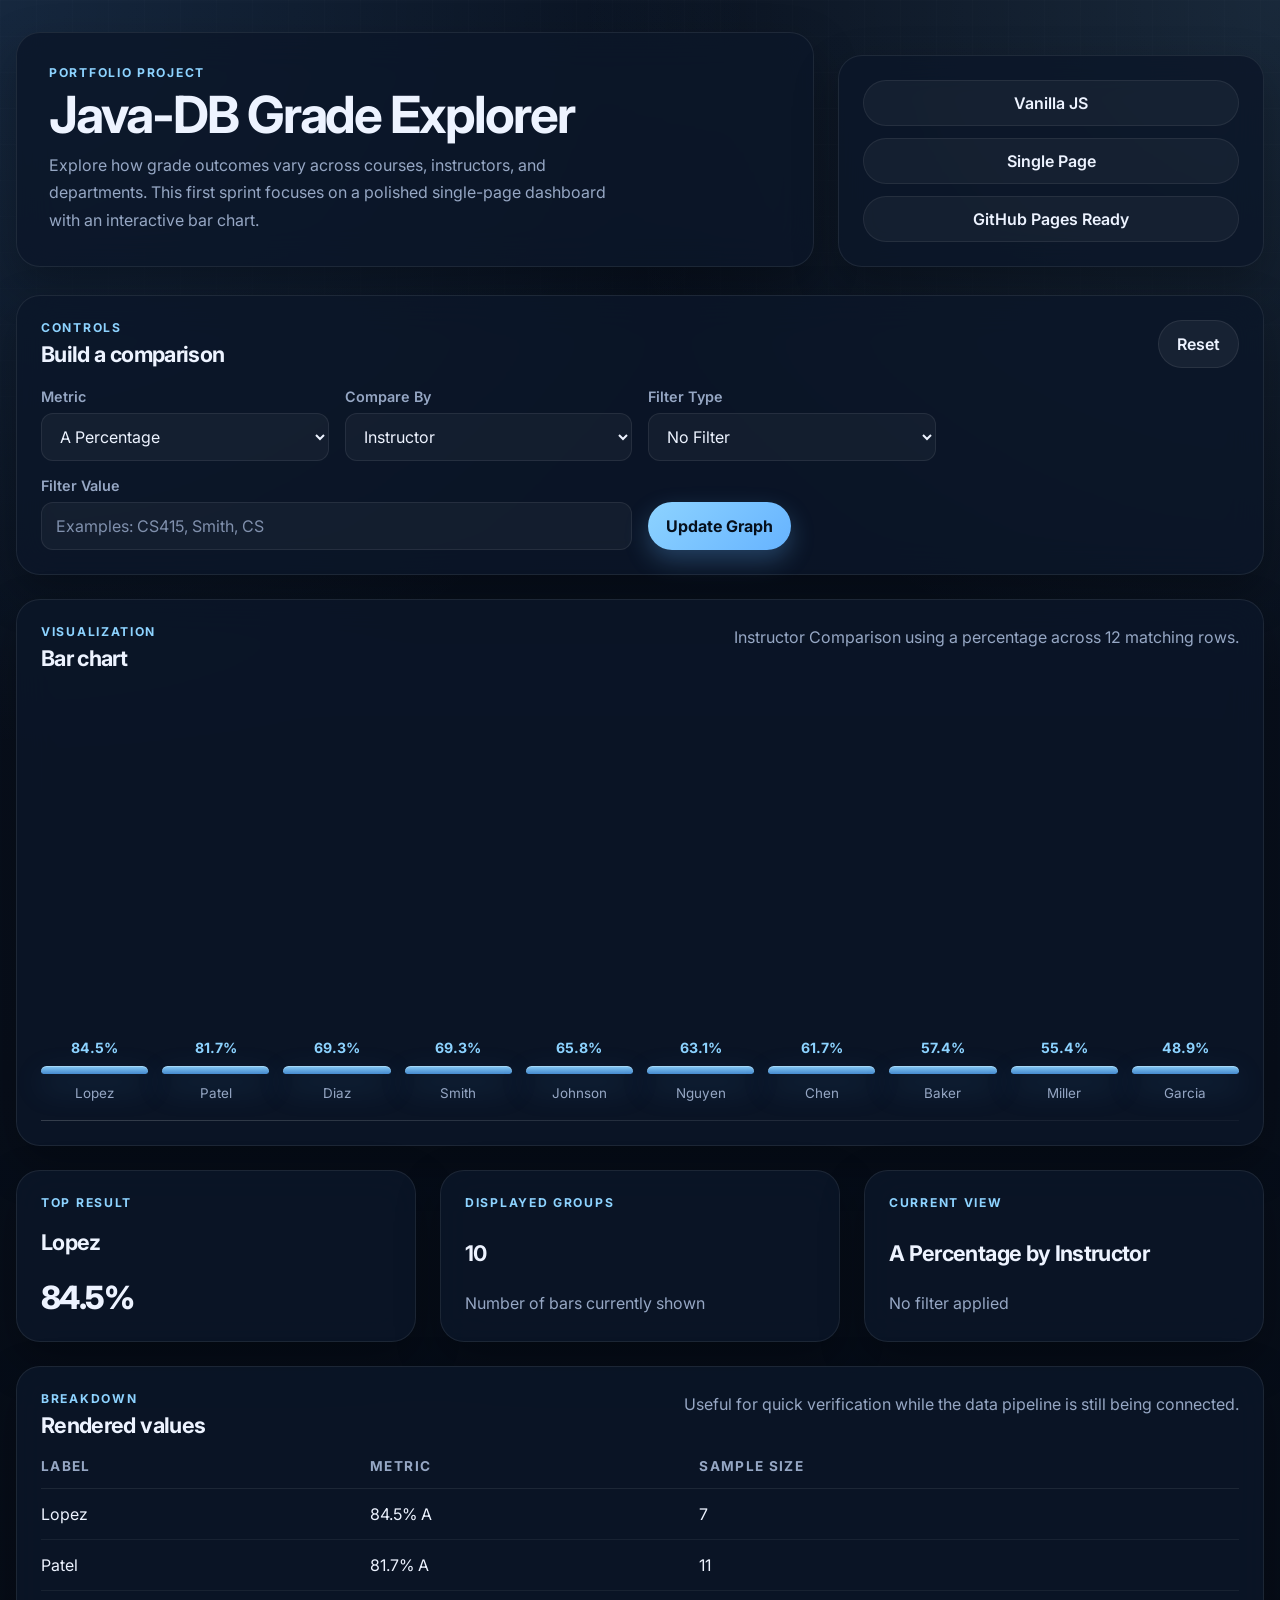
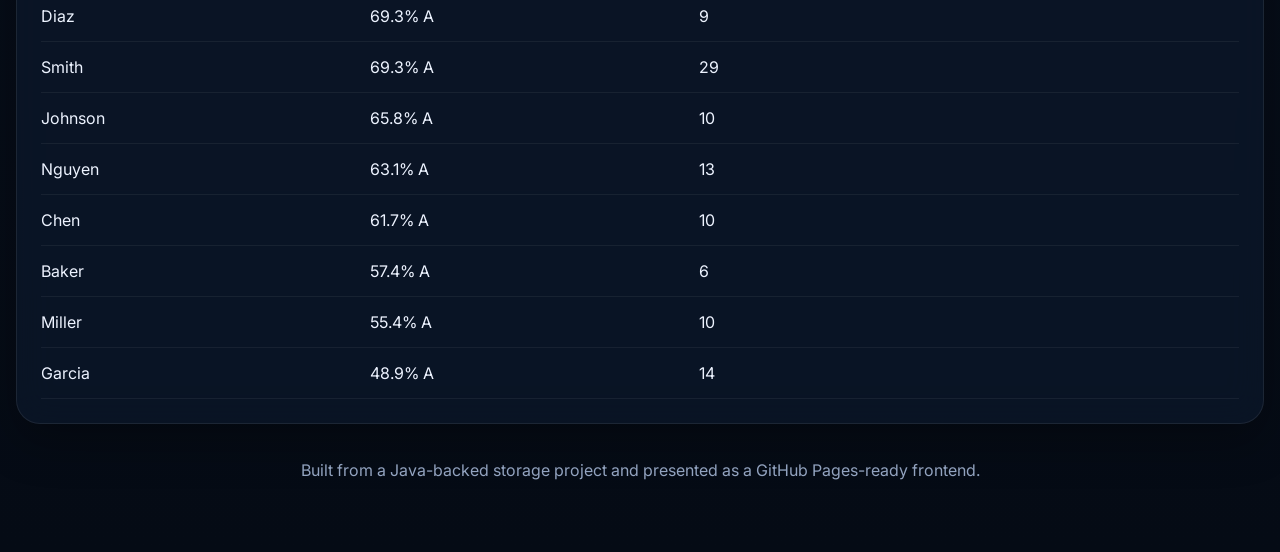
==== java-db/docs/index.html @ e5c60c23 "Started the Java Script website. Added framework including index.html, styles.css, and app.js" ====
<!DOCTYPE html>
<html lang="en">
<head>
    <meta charset="UTF-8">
    <meta name="viewport" content="width=device-width, initial-scale=1.0">
    <meta name="description" content="Interactive grade distribution dashboard for exploring A and F percentages by course, instructor, and department.">
    <title>Java-DB Grade Explorer</title>
    <link rel="preconnect" href="https://fonts.googleapis.com">
    <link rel="preconnect" href="https://fonts.gstatic.com" crossorigin>
    <link href="https://fonts.googleapis.com/css2?family=Inter:wght@400;500;600;700;800&display=swap" rel="stylesheet">
    <link rel="stylesheet" href="./css/styles.css">
</head>
<body>
    <div class="page-shell">
        <header class="hero">
            <div class="hero__content">
                <p class="eyebrow">Portfolio Project</p>
                <h1>Java-DB Grade Explorer</h1>
                <p class="hero__subtitle">
                    Explore how grade outcomes vary across courses, instructors, and departments.
                    This first sprint focuses on a polished single-page dashboard with an interactive bar chart.
                </p>
            </div>
            <div class="hero__badge">
                <span>Vanilla JS</span>
                <span>Single Page</span>
                <span>GitHub Pages Ready</span>
            </div>
        </header>

        <main class="dashboard" aria-label="Grade explorer dashboard">
            <section class="panel controls-panel" aria-labelledby="controls-title">
                <div class="panel__header">
                    <div>
                        <p class="section-label">Controls</p>
                        <h2 id="controls-title">Build a comparison</h2>
                    </div>
                    <button id="reset-button" class="button button--ghost" type="button">Reset</button>
                </div>

                <form id="controls-form" class="controls-grid">
                    <label class="field">
                        <span class="field__label">Metric</span>
                        <select id="metric-select" name="metric">
                            <option value="A">A Percentage</option>
                            <option value="F">F Percentage</option>
                        </select>
                    </label>

                    <label class="field">
                        <span class="field__label">Compare By</span>
                        <select id="group-select" name="groupBy">
                            <option value="instructor">Instructor</option>
                            <option value="course">Course</option>
                            <option value="department">Department</option>
                        </select>
                    </label>

                    <label class="field">
                        <span class="field__label">Filter Type</span>
                        <select id="filter-type-select" name="filterType">
                            <option value="none">No Filter</option>
                            <option value="course">Course</option>
                            <option value="instructor">Instructor</option>
                            <option value="department">Department</option>
                        </select>
                    </label>

                    <label class="field field--wide">
                        <span class="field__label">Filter Value</span>
                        <input
                            id="filter-input"
                            name="filterValue"
                            type="text"
                            placeholder="Examples: CS415, Smith, CS"
                            autocomplete="off"
                        >
                    </label>

                    <div class="actions">
                        <button id="render-button" class="button button--primary" type="submit">Update Graph</button>
                    </div>
                </form>
            </section>

            <section class="panel chart-panel" aria-labelledby="chart-title">
                <div class="panel__header panel__header--stacked">
                    <div>
                        <p class="section-label">Visualization</p>
                        <h2 id="chart-title">Bar chart</h2>
                    </div>
                    <p id="chart-description" class="muted-text">
                        Showing demo data for the current sprint shell.
                    </p>
                </div>

                <div id="chart-empty-state" class="empty-state" hidden>
                    <h3>No data matched this selection.</h3>
                    <p>Try changing the filter or using a broader comparison.</p>
                </div>

                <div id="chart-container" class="chart-container" role="img" aria-label="Bar chart of selected grade metric by category">
                    <div id="chart-bars" class="chart-bars"></div>
                    <div id="chart-axis" class="chart-axis" aria-hidden="true"></div>
                </div>
            </section>

            <section class="summary-grid" aria-label="Summary cards">
                <article class="panel stat-card">
                    <p class="section-label">Top Result</p>
                    <h2 id="top-group-label">—</h2>
                    <p id="top-group-value" class="stat-value">—</p>
                </article>

                <article class="panel stat-card">
                    <p class="section-label">Displayed Groups</p>
                    <h2 id="group-count">0</h2>
                    <p class="muted-text">Number of bars currently shown</p>
                </article>

                <article class="panel stat-card">
                    <p class="section-label">Current View</p>
                    <h2 id="current-view">—</h2>
                    <p id="current-filter" class="muted-text">No filter applied</p>
                </article>
            </section>

            <section class="panel table-panel" aria-labelledby="table-title">
                <div class="panel__header panel__header--stacked">
                    <div>
                        <p class="section-label">Breakdown</p>
                        <h2 id="table-title">Rendered values</h2>
                    </div>
                    <p class="muted-text">Useful for quick verification while the data pipeline is still being connected.</p>
                </div>

                <div class="table-wrap">
                    <table>
                        <thead>
                            <tr>
                                <th scope="col">Label</th>
                                <th scope="col">Metric</th>
                                <th scope="col">Sample Size</th>
                            </tr>
                        </thead>
                        <tbody id="results-body"></tbody>
                    </table>
                </div>
            </section>
        </main>

        <footer class="site-footer">
            <p>Built from a Java-backed storage project and presented as a GitHub Pages-ready frontend.</p>
        </footer>
    </div>

    <script src="./js/app.js" defer></script>
</body>
</html>
---- java-db/docs/css/styles.css ----
/* This file was created with AI because I had no idea how to do this */

:root {
    --bg: #081120;
    --bg-accent: #101b31;
    --panel: rgba(12, 22, 41, 0.82);
    --panel-border: rgba(255, 255, 255, 0.08);
    --text: #edf3ff;
    --muted: #96a7c4;
    --accent: #66b3ff;
    --accent-strong: #8dd3ff;
    --accent-soft: rgba(102, 179, 255, 0.18);
    --success-soft: rgba(78, 201, 176, 0.18);
    --shadow: 0 18px 45px rgba(0, 0, 0, 0.28);
    --radius-lg: 24px;
    --radius-md: 16px;
    --radius-sm: 12px;
    --content-width: 1280px;
}

* {
    box-sizing: border-box;
}

html {
    scroll-behavior: smooth;
}

body {
    margin: 0;
    min-height: 100vh;
    font-family: "Inter", sans-serif;
    color: var(--text);
    background:
        radial-gradient(circle at top left, rgba(102, 179, 255, 0.14), transparent 30%),
        radial-gradient(circle at top right, rgba(141, 211, 255, 0.12), transparent 28%),
        linear-gradient(180deg, #09111f 0%, #050b15 100%);
}

body::before {
    content: "";
    position: fixed;
    inset: 0;
    background-image: linear-gradient(rgba(255, 255, 255, 0.03) 1px, transparent 1px),
        linear-gradient(90deg, rgba(255, 255, 255, 0.03) 1px, transparent 1px);
    background-size: 36px 36px;
    mask-image: linear-gradient(180deg, rgba(255, 255, 255, 0.4), transparent 85%);
    pointer-events: none;
}

.page-shell {
    position: relative;
    z-index: 1;
    width: min(calc(100% - 32px), var(--content-width));
    margin: 0 auto;
    padding: 32px 0 56px;
}

.hero {
    display: grid;
    grid-template-columns: minmax(0, 1.5fr) minmax(260px, 0.8fr);
    gap: 24px;
    align-items: end;
    margin-bottom: 28px;
}

.hero__content,
.hero__badge,
.panel {
    background: var(--panel);
    border: 1px solid var(--panel-border);
    border-radius: var(--radius-lg);
    backdrop-filter: blur(18px);
    box-shadow: var(--shadow);
}

.hero__content {
    padding: 32px;
}

.hero__content h1 {
    margin: 8px 0 12px;
    font-size: clamp(2.4rem, 4vw, 4.1rem);
    line-height: 1.02;
    letter-spacing: -0.04em;
}

.hero__subtitle {
    max-width: 58ch;
    margin: 0;
    color: var(--muted);
    font-size: 1rem;
    line-height: 1.7;
}

.hero__badge {
    display: flex;
    flex-direction: column;
    gap: 12px;
    padding: 24px;
    justify-content: center;
}

.hero__badge span {
    display: inline-flex;
    align-items: center;
    justify-content: center;
    padding: 12px 14px;
    border-radius: 999px;
    font-weight: 600;
    background: rgba(255, 255, 255, 0.04);
    border: 1px solid rgba(255, 255, 255, 0.07);
}

.eyebrow,
.section-label {
    margin: 0;
    color: var(--accent-strong);
    text-transform: uppercase;
    letter-spacing: 0.14em;
    font-size: 0.76rem;
    font-weight: 700;
}

.dashboard {
    display: grid;
    gap: 24px;
}

.panel {
    padding: 24px;
}

.panel__header {
    display: flex;
    align-items: center;
    justify-content: space-between;
    gap: 16px;
    margin-bottom: 20px;
}

.panel__header--stacked {
    align-items: start;
}

.panel__header h2,
.stat-card h2 {
    margin: 6px 0 0;
    font-size: 1.35rem;
    letter-spacing: -0.03em;
}

.controls-grid {
    display: grid;
    grid-template-columns: repeat(4, minmax(0, 1fr));
    gap: 16px;
}

.field {
    display: flex;
    flex-direction: column;
    gap: 8px;
}

.field--wide {
    grid-column: span 2;
}

.field__label {
    color: var(--muted);
    font-size: 0.9rem;
    font-weight: 600;
}

input,
select,
button {
    font: inherit;
}

input,
select {
    width: 100%;
    min-height: 48px;
    padding: 0 14px;
    color: var(--text);
    background: rgba(255, 255, 255, 0.04);
    border: 1px solid rgba(255, 255, 255, 0.08);
    border-radius: var(--radius-sm);
    outline: none;
    transition: border-color 0.2s ease, box-shadow 0.2s ease, background-color 0.2s ease;
}

input::placeholder {
    color: #8090ad;
}

input:focus,
select:focus {
    border-color: rgba(102, 179, 255, 0.6);
    box-shadow: 0 0 0 4px rgba(102, 179, 255, 0.12);
    background: rgba(255, 255, 255, 0.06);
}

.actions {
    display: flex;
    align-items: end;
}

.button {
    min-height: 48px;
    padding: 0 18px;
    border: 0;
    border-radius: 999px;
    cursor: pointer;
    transition: transform 0.16s ease, opacity 0.16s ease, box-shadow 0.16s ease;
}

.button:hover {
    transform: translateY(-1px);
}

.button--primary {
    color: #06101d;
    font-weight: 700;
    background: linear-gradient(135deg, var(--accent-strong), var(--accent));
    box-shadow: 0 10px 24px rgba(102, 179, 255, 0.28);
}

.button--ghost {
    color: var(--text);
    font-weight: 600;
    background: rgba(255, 255, 255, 0.05);
    border: 1px solid rgba(255, 255, 255, 0.08);
}

.chart-container {
    min-height: 430px;
    display: flex;
    flex-direction: column;
    justify-content: end;
    gap: 18px;
}

.chart-bars {
    min-height: 330px;
    display: grid;
    grid-template-columns: repeat(auto-fit, minmax(88px, 1fr));
    gap: 14px;
    align-items: end;
}

.chart-axis {
    height: 1px;
    width: 100%;
    background: linear-gradient(90deg, rgba(255, 255, 255, 0.18), rgba(255, 255, 255, 0.04));
}

.chart-bar {
    display: flex;
    flex-direction: column;
    justify-content: end;
    gap: 10px;
    min-height: 100%;
}

.chart-bar__value {
    font-size: 0.88rem;
    color: var(--accent-strong);
    text-align: center;
    font-weight: 700;
}

.chart-bar__column {
    min-height: 8px;
    border-radius: 18px 18px 8px 8px;
    background: linear-gradient(180deg, rgba(141, 211, 255, 0.96), rgba(77, 154, 230, 0.88));
    box-shadow: inset 0 1px 0 rgba(255, 255, 255, 0.28), 0 12px 30px rgba(77, 154, 230, 0.25);
}

.chart-bar__label {
    color: var(--muted);
    font-size: 0.84rem;
    line-height: 1.35;
    text-align: center;
    word-break: break-word;
}

.summary-grid {
    display: grid;
    grid-template-columns: repeat(3, minmax(0, 1fr));
    gap: 24px;
}

.stat-card {
    min-height: 172px;
    display: flex;
    flex-direction: column;
    justify-content: space-between;
}

.stat-value {
    margin: 10px 0 0;
    font-size: 2rem;
    font-weight: 800;
    letter-spacing: -0.05em;
}

.muted-text {
    margin: 0;
    color: var(--muted);
    line-height: 1.65;
}

.empty-state {
    margin-bottom: 16px;
    padding: 20px;
    border-radius: var(--radius-md);
    background: rgba(255, 255, 255, 0.04);
    border: 1px dashed rgba(255, 255, 255, 0.14);
}

.empty-state h3 {
    margin: 0 0 8px;
}

.empty-state p {
    margin: 0;
    color: var(--muted);
}

.table-wrap {
    overflow-x: auto;
}

table {
    width: 100%;
    border-collapse: collapse;
}

thead th {
    text-align: left;
    color: var(--muted);
    font-size: 0.85rem;
    text-transform: uppercase;
    letter-spacing: 0.1em;
    font-weight: 700;
    padding: 0 0 14px;
    border-bottom: 1px solid rgba(255, 255, 255, 0.08);
}

tbody td {
    padding: 15px 0;
    border-bottom: 1px solid rgba(255, 255, 255, 0.06);
}

.site-footer {
    padding: 20px 6px 0;
    color: var(--muted);
    text-align: center;
}

@media (max-width: 1024px) {
    .hero,
    .summary-grid,
    .controls-grid {
        grid-template-columns: 1fr;
    }

    .field--wide {
        grid-column: span 1;
    }

    .actions {
        align-items: stretch;
    }

    .button {
        width: 100%;
    }
}

@media (max-width: 640px) {
    .page-shell {
        width: min(calc(100% - 20px), var(--content-width));
        padding-top: 18px;
    }

    .hero__content,
    .hero__badge,
    .panel {
        padding: 20px;
    }

    .hero__content h1 {
        font-size: 2.2rem;
    }

    .chart-bars {
        grid-template-columns: repeat(auto-fit, minmax(72px, 1fr));
    }
}
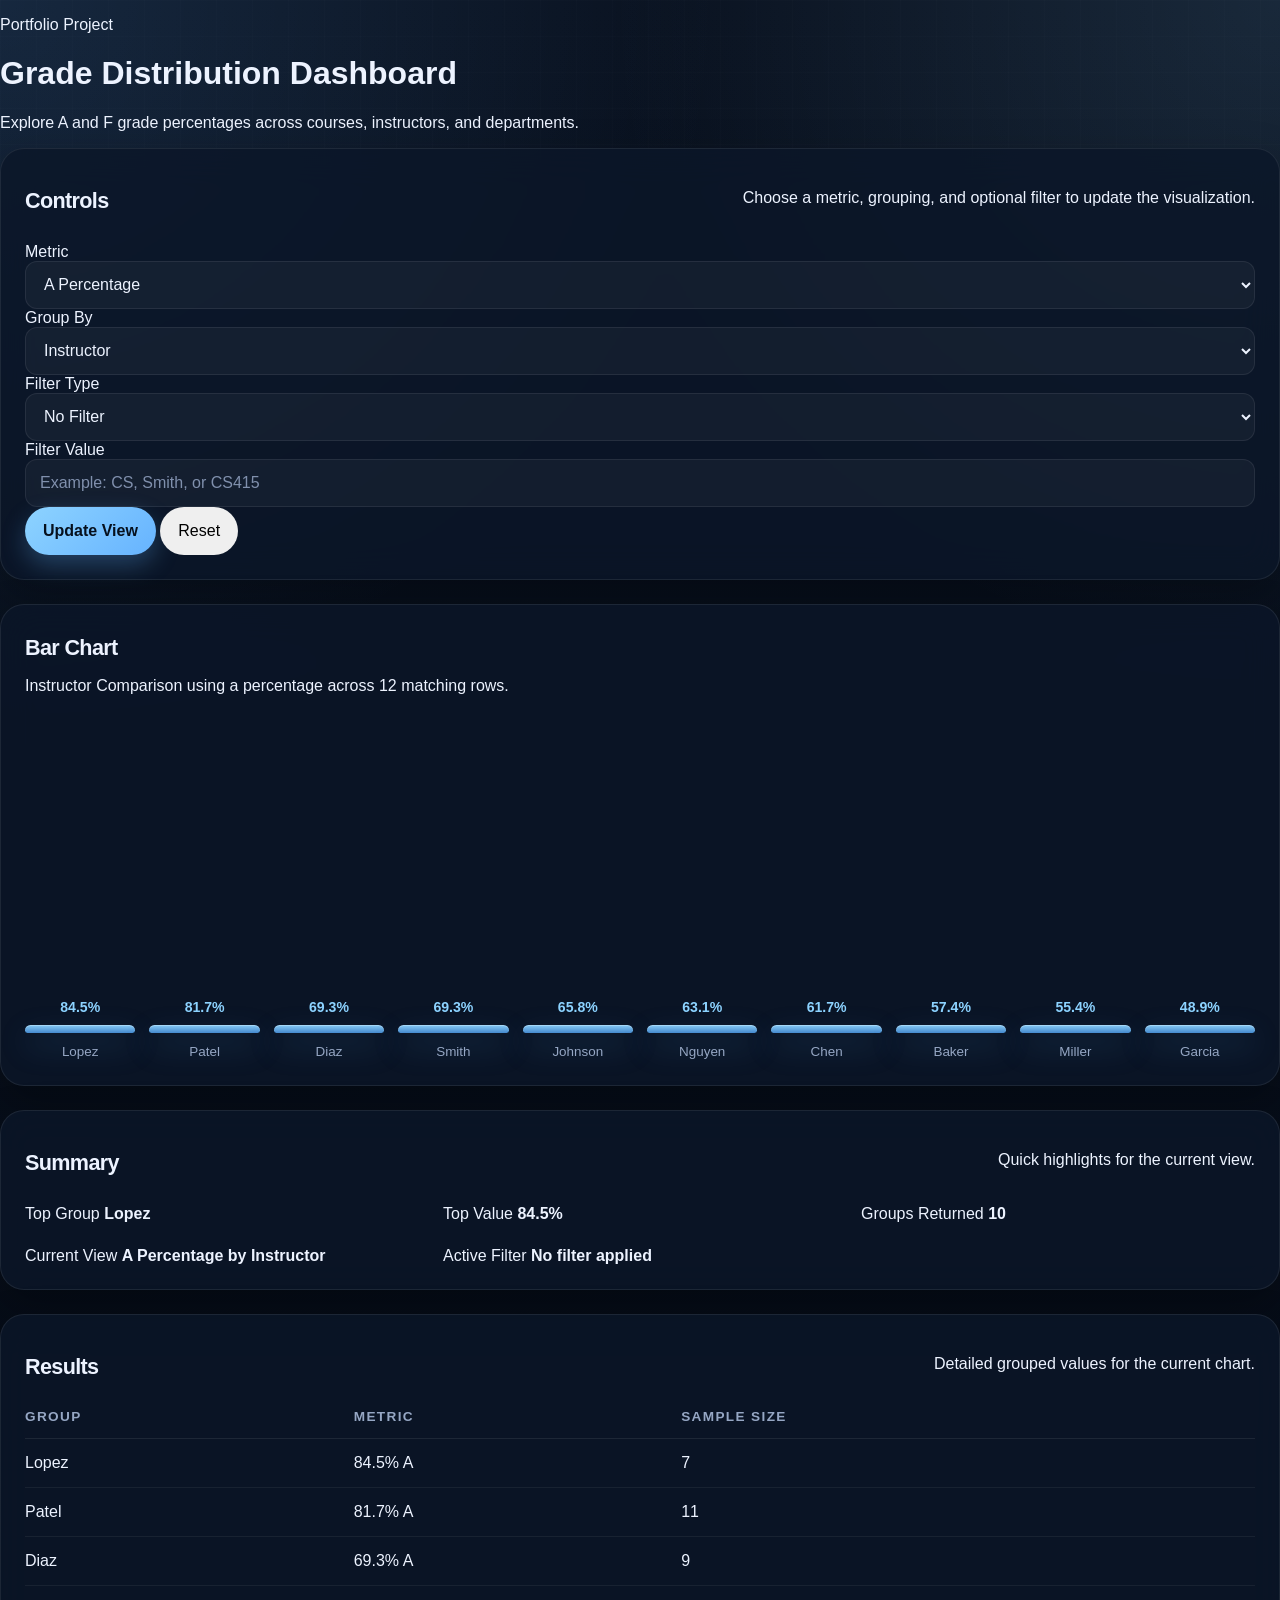
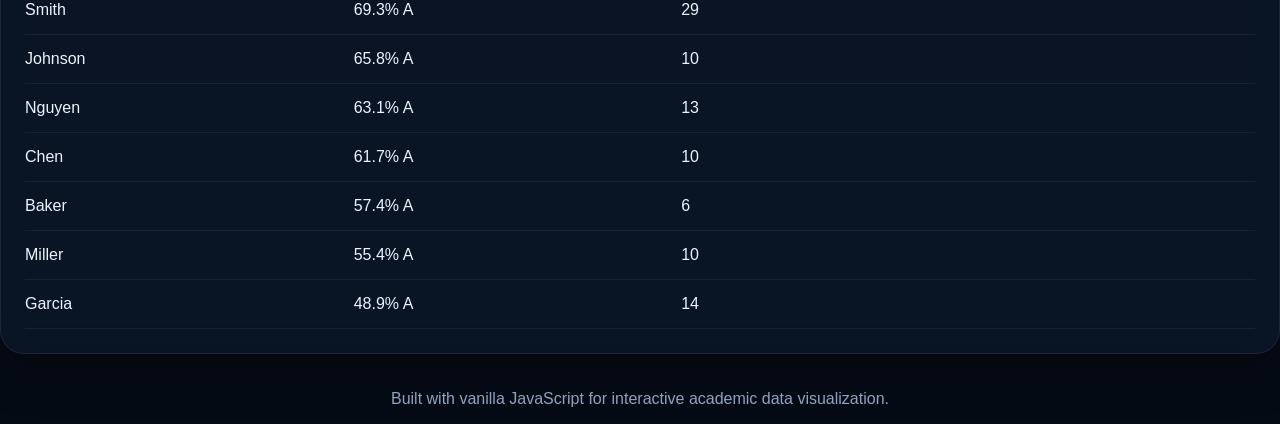
==== commit 6816f9ca: "Revised Index to link to styles.css and app.js correctly" ====
--- a/java-db/docs/index.html
+++ b/java-db/docs/index.html
@@ -3,157 +3,176 @@
 <head>
     <meta charset="UTF-8">
     <meta name="viewport" content="width=device-width, initial-scale=1.0">
-    <meta name="description" content="Interactive grade distribution dashboard for exploring A and F percentages by course, instructor, and department.">
-    <title>Java-DB Grade Explorer</title>
-    <link rel="preconnect" href="https://fonts.googleapis.com">
-    <link rel="preconnect" href="https://fonts.gstatic.com" crossorigin>
-    <link href="https://fonts.googleapis.com/css2?family=Inter:wght@400;500;600;700;800&display=swap" rel="stylesheet">
-    <link rel="stylesheet" href="./css/styles.css">
+    <title>Grade Distribution Dashboard</title>
+    <meta
+        name="description"
+        content="Interactive dashboard for comparing grade distributions by course, instructor, and department."
+    >
+    <link rel="stylesheet" href="css/styles.css">
+    <script src="js/app.js" defer></script>
 </head>
 <body>
-    <div class="page-shell">
-        <header class="hero">
-            <div class="hero__content">
-                <p class="eyebrow">Portfolio Project</p>
-                <h1>Java-DB Grade Explorer</h1>
-                <p class="hero__subtitle">
-                    Explore how grade outcomes vary across courses, instructors, and departments.
-                    This first sprint focuses on a polished single-page dashboard with an interactive bar chart.
+    <div class="site-shell">
+        <header class="site-header">
+            <div class="site-header__content">
+                <p class="site-header__eyebrow">Portfolio Project</p>
+                <h1 class="site-header__title">Grade Distribution Dashboard</h1>
+                <p class="site-header__subtitle">
+                    Explore A and F grade percentages across courses, instructors, and departments.
                 </p>
-            </div>
-            <div class="hero__badge">
-                <span>Vanilla JS</span>
-                <span>Single Page</span>
-                <span>GitHub Pages Ready</span>
             </div>
         </header>
 
-        <main class="dashboard" aria-label="Grade explorer dashboard">
-            <section class="panel controls-panel" aria-labelledby="controls-title">
+        <main class="dashboard">
+            <section class="panel panel--controls" aria-labelledby="controls-title">
                 <div class="panel__header">
-                    <div>
-                        <p class="section-label">Controls</p>
-                        <h2 id="controls-title">Build a comparison</h2>
-                    </div>
-                    <button id="reset-button" class="button button--ghost" type="button">Reset</button>
+                    <h2 id="controls-title">Controls</h2>
+                    <p>Choose a metric, grouping, and optional filter to update the visualization.</p>
                 </div>
 
-                <form id="controls-form" class="controls-grid">
-                    <label class="field">
-                        <span class="field__label">Metric</span>
-                        <select id="metric-select" name="metric">
-                            <option value="A">A Percentage</option>
-                            <option value="F">F Percentage</option>
-                        </select>
-                    </label>
+                <form id="controls-form" class="controls-form">
+                    <div class="form-grid">
+                        <div class="form-field">
+                            <label for="metric-select">Metric</label>
+                            <select id="metric-select" name="metric">
+                                <option value="A">A Percentage</option>
+                                <option value="F">F Percentage</option>
+                            </select>
+                        </div>
 
-                    <label class="field">
-                        <span class="field__label">Compare By</span>
-                        <select id="group-select" name="groupBy">
-                            <option value="instructor">Instructor</option>
-                            <option value="course">Course</option>
-                            <option value="department">Department</option>
-                        </select>
-                    </label>
+                        <div class="form-field">
+                            <label for="group-select">Group By</label>
+                            <select id="group-select" name="groupBy">
+                                <option value="instructor">Instructor</option>
+                                <option value="course">Course</option>
+                                <option value="department">Department</option>
+                            </select>
+                        </div>
 
-                    <label class="field">
-                        <span class="field__label">Filter Type</span>
-                        <select id="filter-type-select" name="filterType">
-                            <option value="none">No Filter</option>
-                            <option value="course">Course</option>
-                            <option value="instructor">Instructor</option>
-                            <option value="department">Department</option>
-                        </select>
-                    </label>
+                        <div class="form-field">
+                            <label for="filter-type-select">Filter Type</label>
+                            <select id="filter-type-select" name="filterType">
+                                <option value="none">No Filter</option>
+                                <option value="course">Course</option>
+                                <option value="instructor">Instructor</option>
+                                <option value="department">Department</option>
+                            </select>
+                        </div>
 
-                    <label class="field field--wide">
-                        <span class="field__label">Filter Value</span>
-                        <input
-                            id="filter-input"
-                            name="filterValue"
-                            type="text"
-                            placeholder="Examples: CS415, Smith, CS"
-                            autocomplete="off"
-                        >
-                    </label>
+                        <div class="form-field">
+                            <label for="filter-input">Filter Value</label>
+                            <input
+                                id="filter-input"
+                                name="filterValue"
+                                type="text"
+                                placeholder="Example: CS, Smith, or CS415"
+                                autocomplete="off"
+                            >
+                        </div>
+                    </div>
 
-                    <div class="actions">
-                        <button id="render-button" class="button button--primary" type="submit">Update Graph</button>
+                    <div class="form-actions">
+                        <button type="submit" class="button button--primary">Update View</button>
+                        <button type="button" id="reset-button" class="button button--secondary">Reset</button>
                     </div>
                 </form>
             </section>
 
-            <section class="panel chart-panel" aria-labelledby="chart-title">
-                <div class="panel__header panel__header--stacked">
+            <section class="panel panel--chart" aria-labelledby="chart-title">
+                <div class="panel__header">
                     <div>
-                        <p class="section-label">Visualization</p>
-                        <h2 id="chart-title">Bar chart</h2>
+                        <h2 id="chart-title">Bar Chart</h2>
+                        <p id="chart-description">
+                            Displaying current results for the selected metric and grouping.
+                        </p>
                     </div>
-                    <p id="chart-description" class="muted-text">
-                        Showing demo data for the current sprint shell.
-                    </p>
                 </div>
 
-                <div id="chart-empty-state" class="empty-state" hidden>
-                    <h3>No data matched this selection.</h3>
-                    <p>Try changing the filter or using a broader comparison.</p>
-                </div>
+                <div class="chart-card">
+                    <div
+                        id="chart-empty-state"
+                        class="chart-empty-state"
+                        hidden
+                        aria-live="polite"
+                    >
+                        No values are available for the current selection.
+                    </div>
 
-                <div id="chart-container" class="chart-container" role="img" aria-label="Bar chart of selected grade metric by category">
-                    <div id="chart-bars" class="chart-bars"></div>
-                    <div id="chart-axis" class="chart-axis" aria-hidden="true"></div>
+                    <div
+                        id="chart-bars"
+                        class="chart-bars"
+                        role="img"
+                        aria-label="Bar chart showing grouped grade percentages"
+                    ></div>
                 </div>
             </section>
 
-            <section class="summary-grid" aria-label="Summary cards">
-                <article class="panel stat-card">
-                    <p class="section-label">Top Result</p>
-                    <h2 id="top-group-label">—</h2>
-                    <p id="top-group-value" class="stat-value">—</p>
-                </article>
+            <section class="panel panel--summary" aria-labelledby="summary-title">
+                <div class="panel__header">
+                    <h2 id="summary-title">Summary</h2>
+                    <p>Quick highlights for the current view.</p>
+                </div>
 
-                <article class="panel stat-card">
-                    <p class="section-label">Displayed Groups</p>
-                    <h2 id="group-count">0</h2>
-                    <p class="muted-text">Number of bars currently shown</p>
-                </article>
+                <div class="summary-grid">
+                    <article class="summary-card">
+                        <span class="summary-card__label">Top Group</span>
+                        <strong id="top-group-label" class="summary-card__value">—</strong>
+                    </article>
 
-                <article class="panel stat-card">
-                    <p class="section-label">Current View</p>
-                    <h2 id="current-view">—</h2>
-                    <p id="current-filter" class="muted-text">No filter applied</p>
-                </article>
+                    <article class="summary-card">
+                        <span class="summary-card__label">Top Value</span>
+                        <strong id="top-group-value" class="summary-card__value">—</strong>
+                    </article>
+
+                    <article class="summary-card">
+                        <span class="summary-card__label">Groups Returned</span>
+                        <strong id="group-count" class="summary-card__value">0</strong>
+                    </article>
+
+                    <article class="summary-card">
+                        <span class="summary-card__label">Current View</span>
+                        <strong id="current-view" class="summary-card__value summary-card__value--small">
+                            —
+                        </strong>
+                    </article>
+
+                    <article class="summary-card summary-card--wide">
+                        <span class="summary-card__label">Active Filter</span>
+                        <strong id="current-filter" class="summary-card__value summary-card__value--small">
+                            No filter applied
+                        </strong>
+                    </article>
+                </div>
             </section>
 
-            <section class="panel table-panel" aria-labelledby="table-title">
-                <div class="panel__header panel__header--stacked">
-                    <div>
-                        <p class="section-label">Breakdown</p>
-                        <h2 id="table-title">Rendered values</h2>
-                    </div>
-                    <p class="muted-text">Useful for quick verification while the data pipeline is still being connected.</p>
+            <section class="panel panel--results" aria-labelledby="results-title">
+                <div class="panel__header">
+                    <h2 id="results-title">Results</h2>
+                    <p>Detailed grouped values for the current chart.</p>
                 </div>
 
                 <div class="table-wrap">
-                    <table>
+                    <table class="results-table">
                         <thead>
                             <tr>
-                                <th scope="col">Label</th>
+                                <th scope="col">Group</th>
                                 <th scope="col">Metric</th>
                                 <th scope="col">Sample Size</th>
                             </tr>
                         </thead>
-                        <tbody id="results-body"></tbody>
+                        <tbody id="results-body">
+                            <tr>
+                                <td colspan="3">Loading results...</td>
+                            </tr>
+                        </tbody>
                     </table>
                 </div>
             </section>
         </main>
 
         <footer class="site-footer">
-            <p>Built from a Java-backed storage project and presented as a GitHub Pages-ready frontend.</p>
+            <p>Built with vanilla JavaScript for interactive academic data visualization.</p>
         </footer>
     </div>
-
-    <script src="./js/app.js" defer></script>
 </body>
-</html>
+</html>
